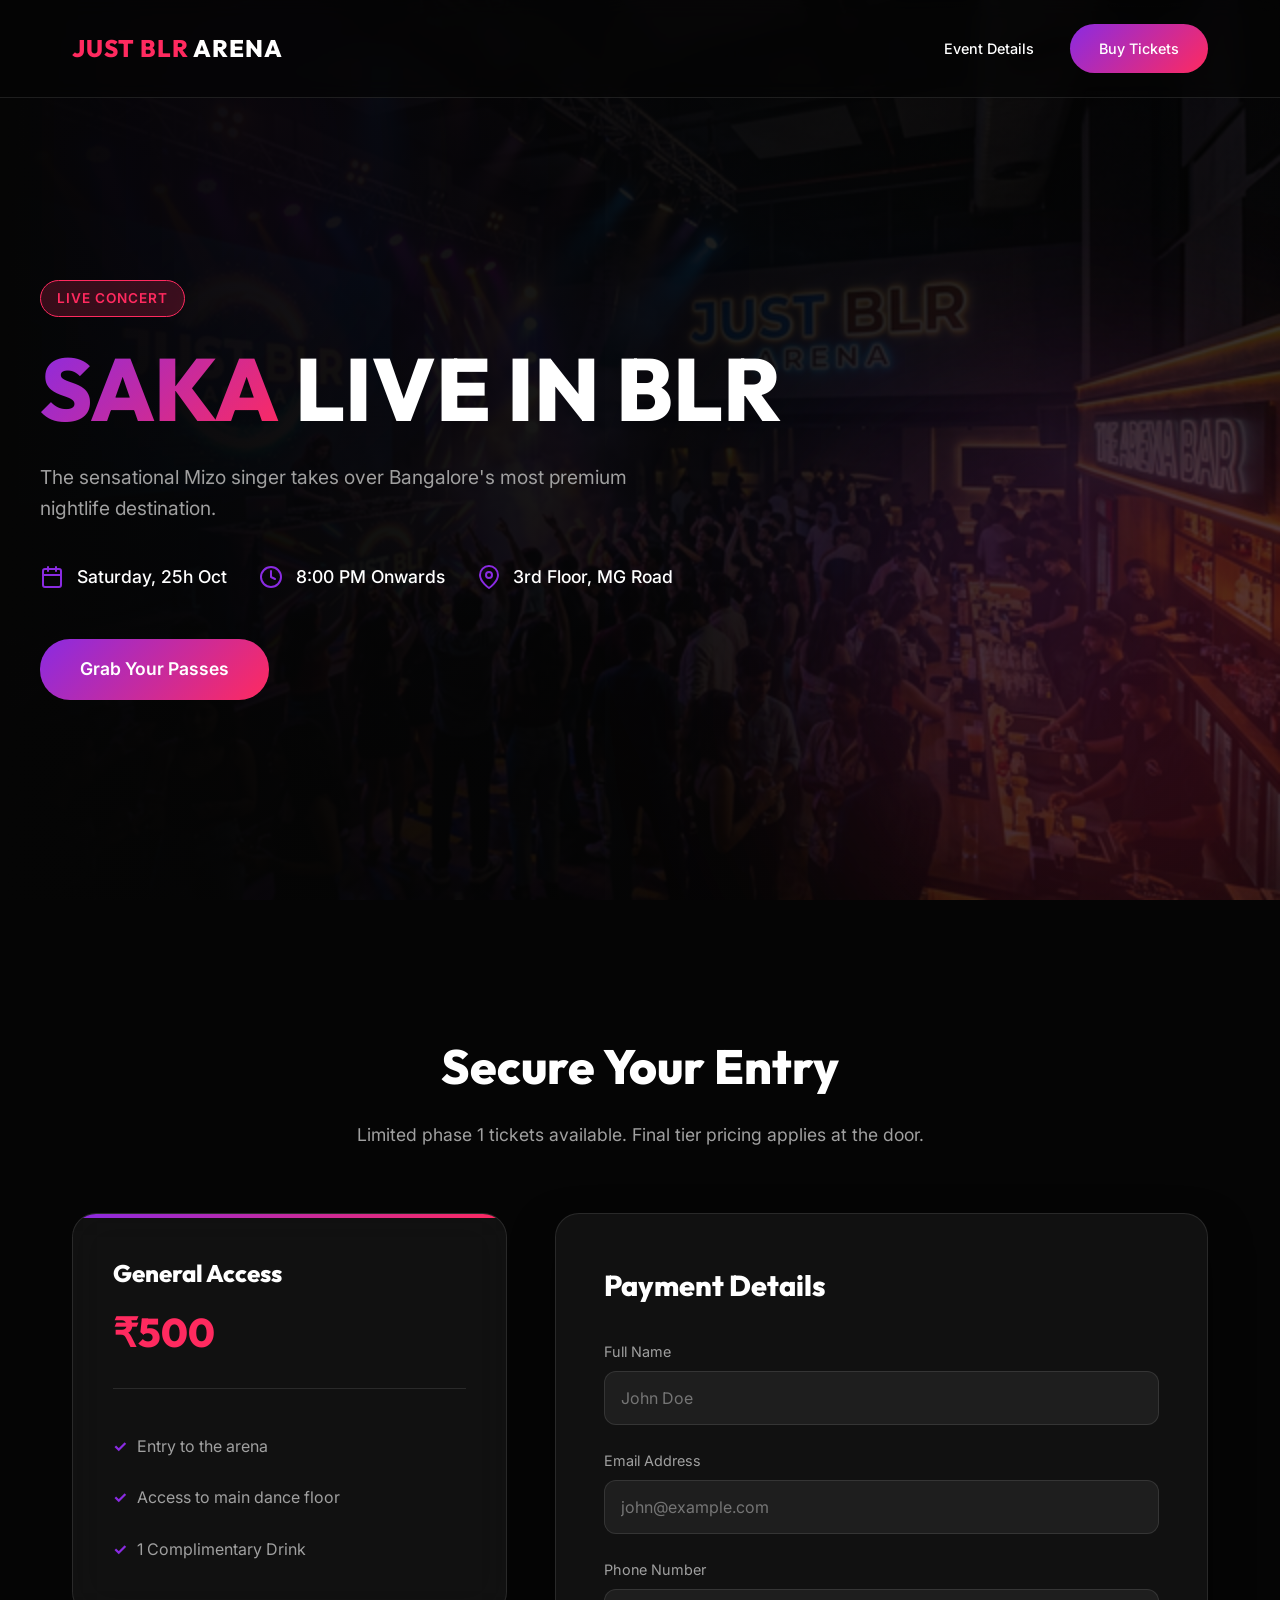
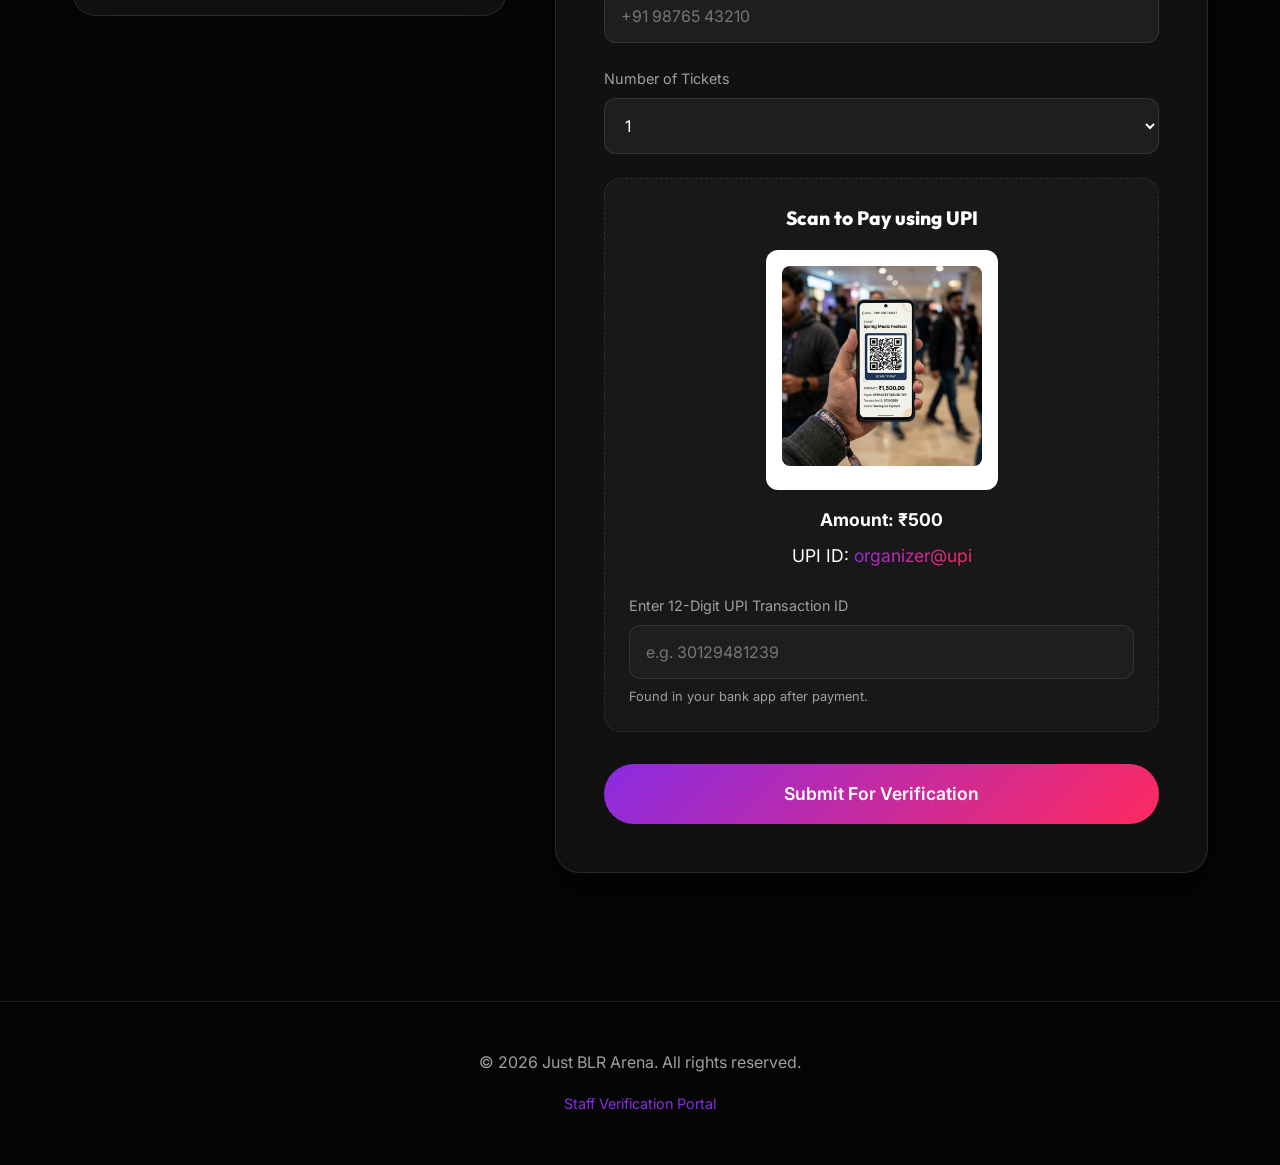
==== index.html @ 8cce9b0a "Initial commit for Saka Tickets" ====
<!DOCTYPE html>
<html lang="en">

<head>
    <meta charset="UTF-8">
    <meta name="viewport" content="width=device-width, initial-scale=1.0">
    <title>Saka Live at Just BLR Arena | Official Tickets</title>
    <meta name="description"
        content="Get your official tickets for Mizo singer Saka live in concert at Just BLR Arena, MG Road, Bangalore.">
    <!-- Google Fonts -->
    <link rel="preconnect" href="https://fonts.googleapis.com">
    <link rel="preconnect" href="https://fonts.gstatic.com" crossorigin>
    <link
        href="https://fonts.googleapis.com/css2?family=Outfit:wght@300;400;600;800&family=Inter:wght@400;500;700&display=swap"
        rel="stylesheet">
    <link rel="stylesheet" href="style.css">
</head>

<body>
    <div class="background-effects">
        <div class="glow-orb orb-1"></div>
        <div class="glow-orb orb-2"></div>
        <div class="glow-orb orb-3"></div>
    </div>

    <nav class="navbar">
        <div class="nav-content">
            <div class="logo">
                <span class="logo-highlight">JUST BLR</span> ARENA
            </div>
            <div class="nav-links">
                <a href="#event-details">Event Details</a>
                <a href="#buy-tickets" class="btn-primary">Buy Tickets</a>
            </div>
        </div>
    </nav>

    <main>
        <header class="hero">
            <div class="hero-image-container">
                <img src="images/hero.png" alt="Just BLR Arena Interior" class="hero-img">
                <div class="hero-overlay"></div>
            </div>
            <div class="hero-content">
                <div class="badge">Live Concert</div>
                <h1 class="hero-title"><span class="accent-text">SAKA</span> LIVE IN BLR</h1>
                <p class="hero-subtitle">The sensational Mizo singer takes over Bangalore's most premium nightlife
                    destination.</p>

                <div class="event-meta">
                    <div class="meta-item">
                        <svg width="24" height="24" viewBox="0 0 24 24" fill="none" stroke="currentColor"
                            stroke-width="2" stroke-linecap="round" stroke-linejoin="round">
                            <rect x="3" y="4" width="18" height="18" rx="2" ry="2"></rect>
                            <line x1="16" y1="2" x2="16" y2="6"></line>
                            <line x1="8" y1="2" x2="8" y2="6"></line>
                            <line x1="3" y1="10" x2="21" y2="10"></line>
                        </svg>
                        <span>Saturday, 25h Oct</span>
                    </div>
                    <div class="meta-item">
                        <svg width="24" height="24" viewBox="0 0 24 24" fill="none" stroke="currentColor"
                            stroke-width="2" stroke-linecap="round" stroke-linejoin="round">
                            <circle cx="12" cy="12" r="10"></circle>
                            <polyline points="12 6 12 12 16 14"></polyline>
                        </svg>
                        <span>8:00 PM Onwards</span>
                    </div>
                    <div class="meta-item">
                        <svg width="24" height="24" viewBox="0 0 24 24" fill="none" stroke="currentColor"
                            stroke-width="2" stroke-linecap="round" stroke-linejoin="round">
                            <path d="M21 10c0 7-9 13-9 13s-9-6-9-13a9 9 0 0 1 18 0z"></path>
                            <circle cx="12" cy="10" r="3"></circle>
                        </svg>
                        <span>3rd Floor, MG Road</span>
                    </div>
                </div>

                <a href="#buy-tickets" class="btn-primary hero-btn">Grab Your Passes</a>
            </div>
        </header>

        <section id="buy-tickets" class="ticket-section">
            <div class="section-header">
                <h2>Secure Your Entry</h2>
                <p>Limited phase 1 tickets available. Final tier pricing applies at the door.</p>
            </div>

            <div class="ticket-container">
                <div class="ticket-card">
                    <div class="ticket-header">
                        <h3>General Access</h3>
                        <div class="price">₹500</div>
                    </div>
                    <ul class="ticket-features">
                        <li>Entry to the arena</li>
                        <li>Access to main dance floor</li>
                        <li>1 Complimentary Drink</li>
                    </ul>
                </div>

                <div class="checkout-panel">
                    <h3>Payment Details</h3>
                    <form id="purchase-form">
                        <div class="form-group">
                            <label for="fullName">Full Name</label>
                            <input type="text" id="fullName" required placeholder="John Doe">
                        </div>
                        <div class="form-group">
                            <label for="email">Email Address</label>
                            <input type="email" id="email" required placeholder="john@example.com">
                        </div>
                        <div class="form-group">
                            <label for="phone">Phone Number</label>
                            <input type="tel" id="phone" required placeholder="+91 98765 43210">
                        </div>
                        <div class="form-group">
                            <label for="tickets">Number of Tickets</label>
                            <select id="tickets" required>
                                <option value="1">1</option>
                                <option value="2">2</option>
                                <option value="3">3</option>
                                <option value="4">4</option>
                            </select>
                        </div>

                        <div class="upi-payment-section">
                            <h4 class="upi-header">Scan to Pay using UPI</h4>
                            <div class="qr-container">
                                <img src="images/qr.png" alt="UPI QR Code" class="qr-code">
                            </div>
                            <div class="upi-details">
                                <p><strong>Amount: <span id="total-price">₹500</span></strong></p>
                                <p>UPI ID: <span class="accent-text">organizer@upi</span></p>
                            </div>
                            <div class="form-group transaction-group">
                                <label for="transactionId">Enter 12-Digit UPI Transaction ID</label>
                                <input type="text" id="transactionId" required placeholder="e.g. 30129481239"
                                    minlength="12" maxlength="12" pattern="\d{12}">
                                <small class="help-text">Found in your bank app after payment.</small>
                            </div>
                        </div>

                        <button type="submit" class="btn-primary checkout-btn" id="pay-btn">
                            Submit For Verification
                        </button>
                    </form>

                    <!-- Success State -->
                    <div id="success-state" class="hidden">
                        <div class="success-icon">
                            <svg viewBox="0 0 24 24" fill="none" stroke="currentColor" stroke-width="2">
                                <path d="M22 11.08V12a10 10 0 1 1-5.93-9.14"></path>
                                <polyline points="22 4 12 14.01 9 11.01"></polyline>
                            </svg>
                        </div>
                        <h3>Request Submitted!</h3>
                        <p>Your ticket request is pending manual verification by our staff. Once approved, you can use
                            the code below at the gate.</p>
                        <div class="ticket-code-display">
                            <span class="code-label">TICKET CODE (PENDING)</span>
                            <div class="code-value" id="generated-code">ABCD-1234</div>
                        </div>
                        <p class="tiny-text">A copy of this ticket has been saved to your dashboard.</p>
                    </div>
                </div>
            </div>
        </section>
    </main>

    <footer>
        <p>&copy; 2026 Just BLR Arena. All rights reserved.</p>
        <p class="admin-link-container"><a href="verify.html" class="admin-link">Staff Verification Portal</a></p>
    </footer>

    <script src="app.js"></script>
</body>

</html>
---- style.css ----
:root {
    --bg-color: #050505;
    --surface-dark: #111111;
    --surface-light: #1e1e1e;
    --text-primary: #ffffff;
    --text-secondary: #a0a0a0;
    --accent-primary: #8a2be2;
    --accent-secondary: #ff2a5f;
    --accent-gradient: linear-gradient(135deg, var(--accent-primary), var(--accent-secondary));
    --glass-bg: rgba(255, 255, 255, 0.05);
    --glass-border: rgba(255, 255, 255, 0.1);

    --font-heading: 'Outfit', sans-serif;
    --font-body: 'Inter', sans-serif;
}

* {
    margin: 0;
    padding: 0;
    box-sizing: border-box;
}

body {
    background-color: var(--bg-color);
    color: var(--text-primary);
    font-family: var(--font-body);
    line-height: 1.6;
    overflow-x: hidden;
}

/* Background Gradients */
.background-effects {
    position: fixed;
    top: 0;
    left: 0;
    width: 100vw;
    height: 100vh;
    z-index: -1;
    overflow: hidden;
}

.glow-orb {
    position: absolute;
    border-radius: 50%;
    filter: blur(100px);
    opacity: 0.4;
    animation: float 20s infinite ease-in-out alternate;
}

.orb-1 {
    top: -10%;
    left: -10%;
    width: 500px;
    height: 500px;
    background: var(--accent-primary);
    animation-delay: 0s;
}

.orb-2 {
    bottom: -10%;
    right: -10%;
    width: 600px;
    height: 600px;
    background: var(--accent-secondary);
    animation-delay: -5s;
}

.orb-3 {
    top: 40%;
    left: 60%;
    width: 400px;
    height: 400px;
    background: #2a3eff;
    animation-delay: -10s;
    opacity: 0.2;
}

@keyframes float {
    0% {
        transform: translate(0, 0) scale(1);
    }

    100% {
        transform: translate(50px, 50px) scale(1.1);
    }
}

/* Typography */
h1,
h2,
h3,
h4 {
    font-family: var(--font-heading);
    font-weight: 800;
}

.accent-text {
    background: var(--accent-gradient);
    -webkit-background-clip: text;
    -webkit-text-fill-color: transparent;
    display: inline-block;
}

/* Navbar */
.navbar {
    position: fixed;
    top: 0;
    width: 100%;
    padding: 1.5rem 0;
    z-index: 100;
    background: rgba(5, 5, 5, 0.7);
    backdrop-filter: blur(10px);
    border-bottom: 1px solid var(--glass-border);
}

.nav-content {
    max-width: 1200px;
    margin: 0 auto;
    padding: 0 2rem;
    display: flex;
    justify-content: space-between;
    align-items: center;
}

.logo {
    font-family: var(--font-heading);
    font-size: 1.5rem;
    font-weight: 800;
    letter-spacing: 1px;
}

.logo-highlight {
    color: var(--accent-secondary);
}

.nav-links a {
    color: var(--text-primary);
    text-decoration: none;
    margin-left: 2rem;
    font-size: 0.9rem;
    font-weight: 500;
    transition: color 0.3s;
}

.nav-links a:hover {
    color: var(--accent-secondary);
}

/* Buttons */
.btn-primary {
    background: var(--accent-gradient);
    color: white;
    padding: 0.8rem 1.8rem;
    border-radius: 30px;
    text-decoration: none;
    font-weight: 600;
    border: none;
    cursor: pointer;
    transition: transform 0.3s, box-shadow 0.3s;
    display: inline-block;
    font-family: var(--font-body);
}

.btn-primary:hover {
    transform: translateY(-2px);
    box-shadow: 0 10px 20px rgba(255, 42, 95, 0.3);
    color: white;
}

/* Hero Section */
.hero {
    min-height: 100vh;
    display: flex;
    align-items: center;
    position: relative;
    padding: 0 2rem;
    padding-top: 80px;
}

.hero-image-container {
    position: absolute;
    top: 0;
    left: 0;
    width: 100%;
    height: 100%;
    z-index: -1;
}

.hero-img {
    width: 100%;
    height: 100%;
    object-fit: cover;
    opacity: 0.3;
}

.hero-overlay {
    position: absolute;
    top: 0;
    left: 0;
    width: 100%;
    height: 100%;
    background: linear-gradient(to right, #050505 0%, rgba(5, 5, 5, 0.4) 100%);
}

.hero-content {
    max-width: 1200px;
    margin: 0 auto;
    width: 100%;
    position: relative;
    z-index: 10;
}

.badge {
    display: inline-block;
    padding: 0.4rem 1rem;
    background: rgba(255, 42, 95, 0.2);
    border: 1px solid var(--accent-secondary);
    border-radius: 20px;
    color: var(--accent-secondary);
    font-size: 0.85rem;
    font-weight: 600;
    text-transform: uppercase;
    letter-spacing: 1px;
    margin-bottom: 1.5rem;
}

.hero-title {
    font-size: 5.5rem;
    line-height: 1.1;
    margin-bottom: 1.5rem;
    text-transform: uppercase;
}

.hero-subtitle {
    font-size: 1.2rem;
    color: var(--text-secondary);
    max-width: 600px;
    margin-bottom: 2.5rem;
}

.event-meta {
    display: flex;
    gap: 2rem;
    margin-bottom: 3rem;
}

.meta-item {
    display: flex;
    align-items: center;
    gap: 0.8rem;
    font-size: 1.1rem;
    font-weight: 500;
}

.meta-item svg {
    color: var(--accent-primary);
}

.hero-btn {
    font-size: 1.1rem;
    padding: 1rem 2.5rem;
}

/* Ticket Section */
.ticket-section {
    max-width: 1200px;
    margin: 0 auto;
    padding: 8rem 2rem;
}

.section-header {
    text-align: center;
    margin-bottom: 4rem;
}

.section-header h2 {
    font-size: 3rem;
    margin-bottom: 1rem;
}

.section-header p {
    color: var(--text-secondary);
    font-size: 1.1rem;
}

.ticket-container {
    display: grid;
    grid-template-columns: 1fr 1.5fr;
    gap: 3rem;
    align-items: start;
}

.ticket-card {
    background: var(--glass-bg);
    border: 1px solid var(--glass-border);
    border-radius: 24px;
    padding: 2.5rem;
    position: relative;
    overflow: hidden;
    backdrop-filter: blur(20px);
}

.ticket-card::before {
    content: '';
    position: absolute;
    top: 0;
    left: 0;
    width: 100%;
    height: 4px;
    background: var(--accent-gradient);
}

.ticket-header {
    margin-bottom: 2rem;
    border-bottom: 1px solid var(--glass-border);
    padding-bottom: 1.5rem;
}

.ticket-header h3 {
    font-size: 1.5rem;
    margin-bottom: 0.5rem;
}

.price {
    font-size: 2.5rem;
    font-weight: 800;
    font-family: var(--font-heading);
    color: var(--accent-secondary);
}

.ticket-features {
    list-style: none;
}

.ticket-features li {
    padding: 0.8rem 0;
    color: var(--text-secondary);
    display: flex;
    align-items: center;
    gap: 10px;
}

.ticket-features li::before {
    content: '✓';
    color: var(--accent-primary);
    font-weight: bold;
}

/* Checkout Panel */
.checkout-panel {
    background: var(--surface-dark);
    border: 1px solid var(--glass-border);
    border-radius: 24px;
    padding: 3rem;
    box-shadow: 0 20px 40px rgba(0, 0, 0, 0.5);
}

.checkout-panel h3 {
    font-size: 1.8rem;
    margin-bottom: 2rem;
}

.form-group {
    margin-bottom: 1.5rem;
}

.form-group label {
    display: block;
    margin-bottom: 0.5rem;
    color: var(--text-secondary);
    font-size: 0.9rem;
}

.form-group input,
.form-group select {
    width: 100%;
    padding: 1rem;
    background: var(--surface-light);
    border: 1px solid var(--glass-border);
    border-radius: 12px;
    color: white;
    font-family: var(--font-body);
    font-size: 1rem;
    transition: border-color 0.3s;
}

.form-group input:focus,
.form-group select:focus {
    outline: none;
    border-color: var(--accent-primary);
}

.upi-payment-section {
    background: rgba(255, 255, 255, 0.03);
    border: 1px dashed var(--glass-border);
    border-radius: 16px;
    padding: 1.5rem;
    margin-bottom: 2rem;
    text-align: center;
}

.upi-header {
    font-size: 1.2rem;
    color: var(--text-primary);
    margin-bottom: 1rem;
    font-family: var(--font-heading);
}

.qr-container {
    background: white;
    padding: 1rem;
    border-radius: 12px;
    display: inline-block;
    margin-bottom: 1rem;
}

.qr-code {
    width: 200px;
    height: 200px;
    object-fit: cover;
    border-radius: 8px;
}

.upi-details {
    font-size: 1.1rem;
    margin-bottom: 1.5rem;
}

.upi-details p {
    margin-bottom: 0.5rem;
}

.transaction-group {
    text-align: left;
    margin-bottom: 0 !important;
}

.help-text {
    display: block;
    margin-top: 0.5rem;
    color: var(--text-secondary);
    font-size: 0.8rem;
}

.checkout-btn {
    width: 100%;
    padding: 1.2rem;
    font-size: 1.1rem;
    justify-content: center;
}

/* Success State */
.hidden {
    display: none !important;
}

#success-state {
    text-align: center;
    padding: 2rem 0;
}

.success-icon {
    width: 80px;
    height: 80px;
    background: rgba(46, 213, 115, 0.1);
    color: #2ed573;
    border-radius: 50%;
    display: flex;
    align-items: center;
    justify-content: center;
    margin: 0 auto 1.5rem;
}

.success-icon svg {
    width: 40px;
    height: 40px;
}

#success-state h3 {
    font-size: 2rem;
    margin-bottom: 1rem;
    color: #2ed573;
}

#success-state p {
    color: var(--text-secondary);
    margin-bottom: 2rem;
}

.ticket-code-display {
    background: rgba(255, 255, 255, 0.05);
    border: 1px dashed var(--accent-secondary);
    padding: 2rem;
    border-radius: 16px;
    margin-bottom: 1rem;
}

.code-label {
    display: block;
    font-size: 0.8rem;
    color: var(--text-secondary);
    letter-spacing: 2px;
    margin-bottom: 0.5rem;
}

.code-value {
    font-size: 2.5rem;
    font-family: monospace;
    font-weight: bold;
    color: white;
    letter-spacing: 4px;
}

.tiny-text {
    font-size: 0.8rem !important;
    color: #666 !important;
}

/* Footer */
footer {
    text-align: center;
    padding: 3rem 2rem;
    border-top: 1px solid var(--glass-border);
    color: var(--text-secondary);
}

.admin-link-container {
    margin-top: 1rem;
}

.admin-link {
    color: var(--accent-primary);
    text-decoration: none;
    font-size: 0.9rem;
    transition: opacity 0.2s;
}

.admin-link:hover {
    opacity: 0.8;
}

/* Responsive */
@media (max-width: 900px) {
    .ticket-container {
        grid-template-columns: 1fr;
    }

    .hero-title {
        font-size: 4rem;
    }

    .event-meta {
        flex-direction: column;
        gap: 1rem;
    }
}

@media (max-width: 600px) {
    .hero-title {
        font-size: 3rem;
    }
}
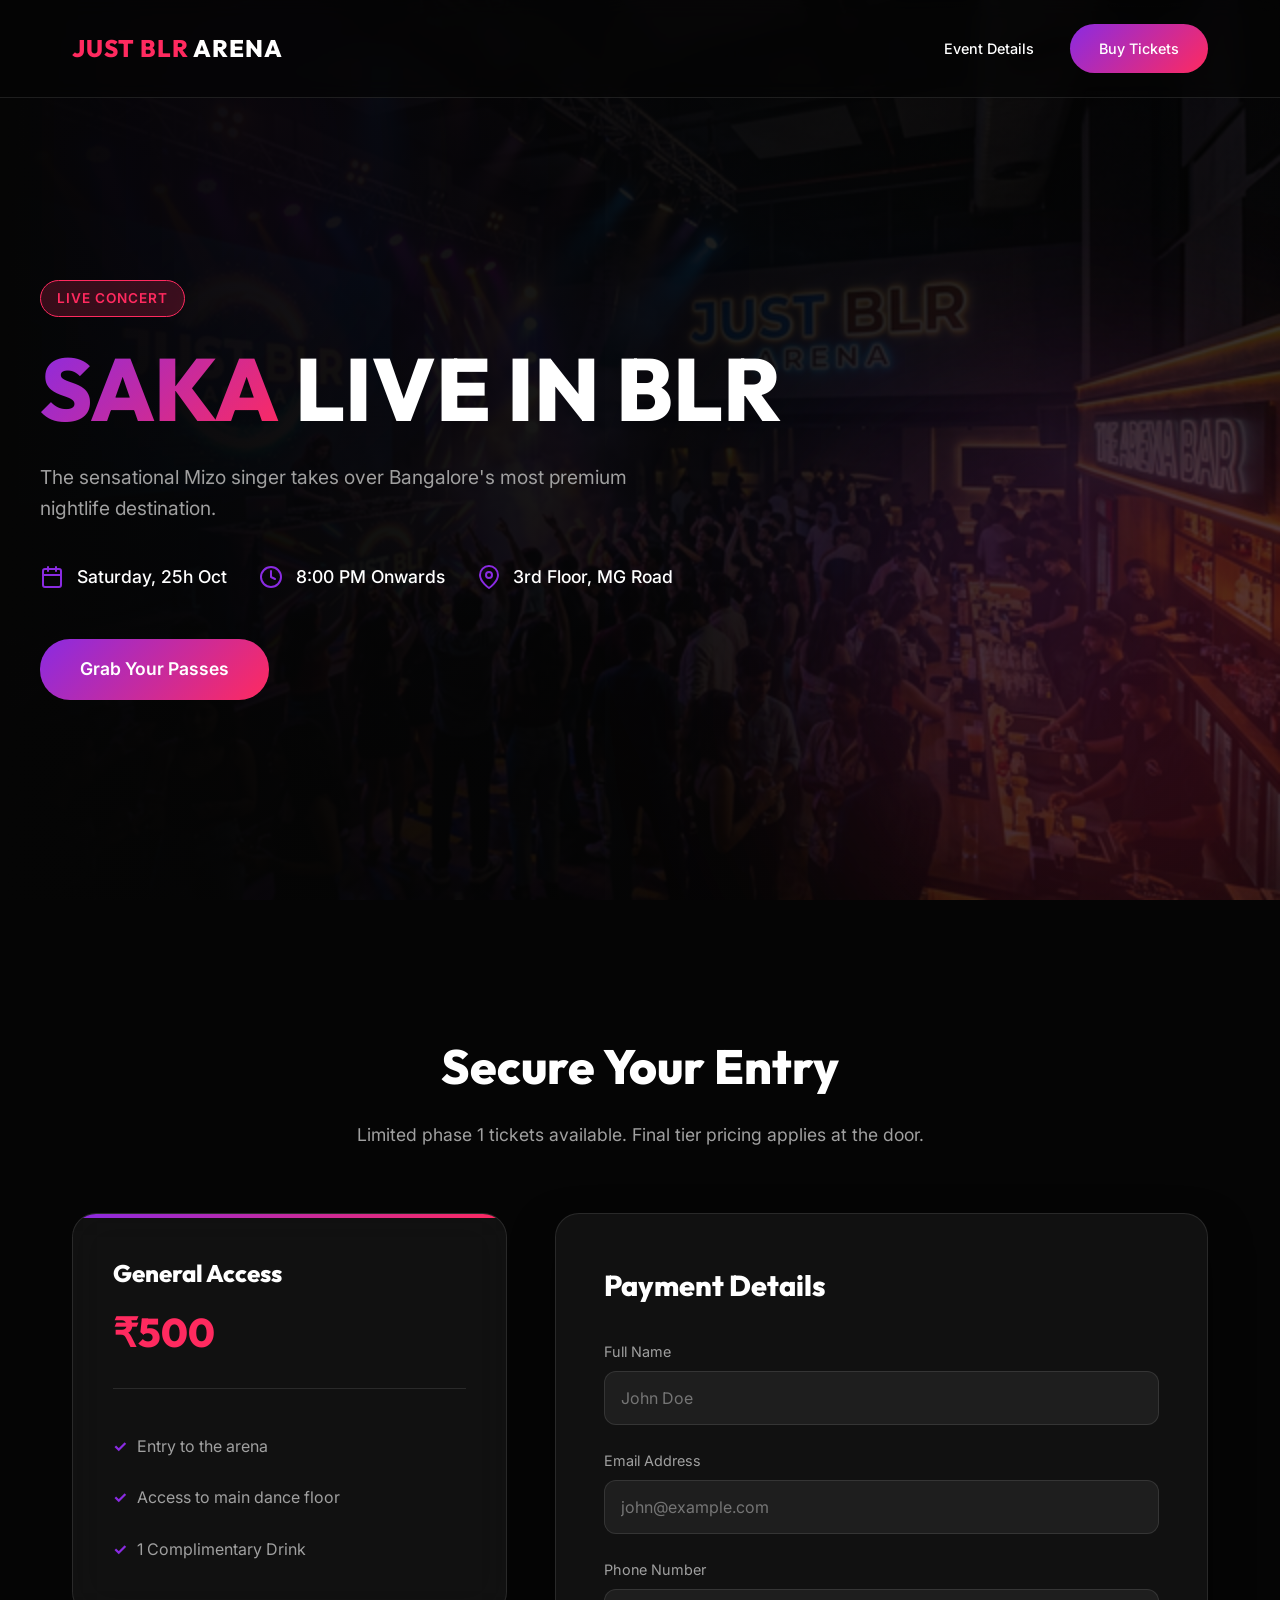
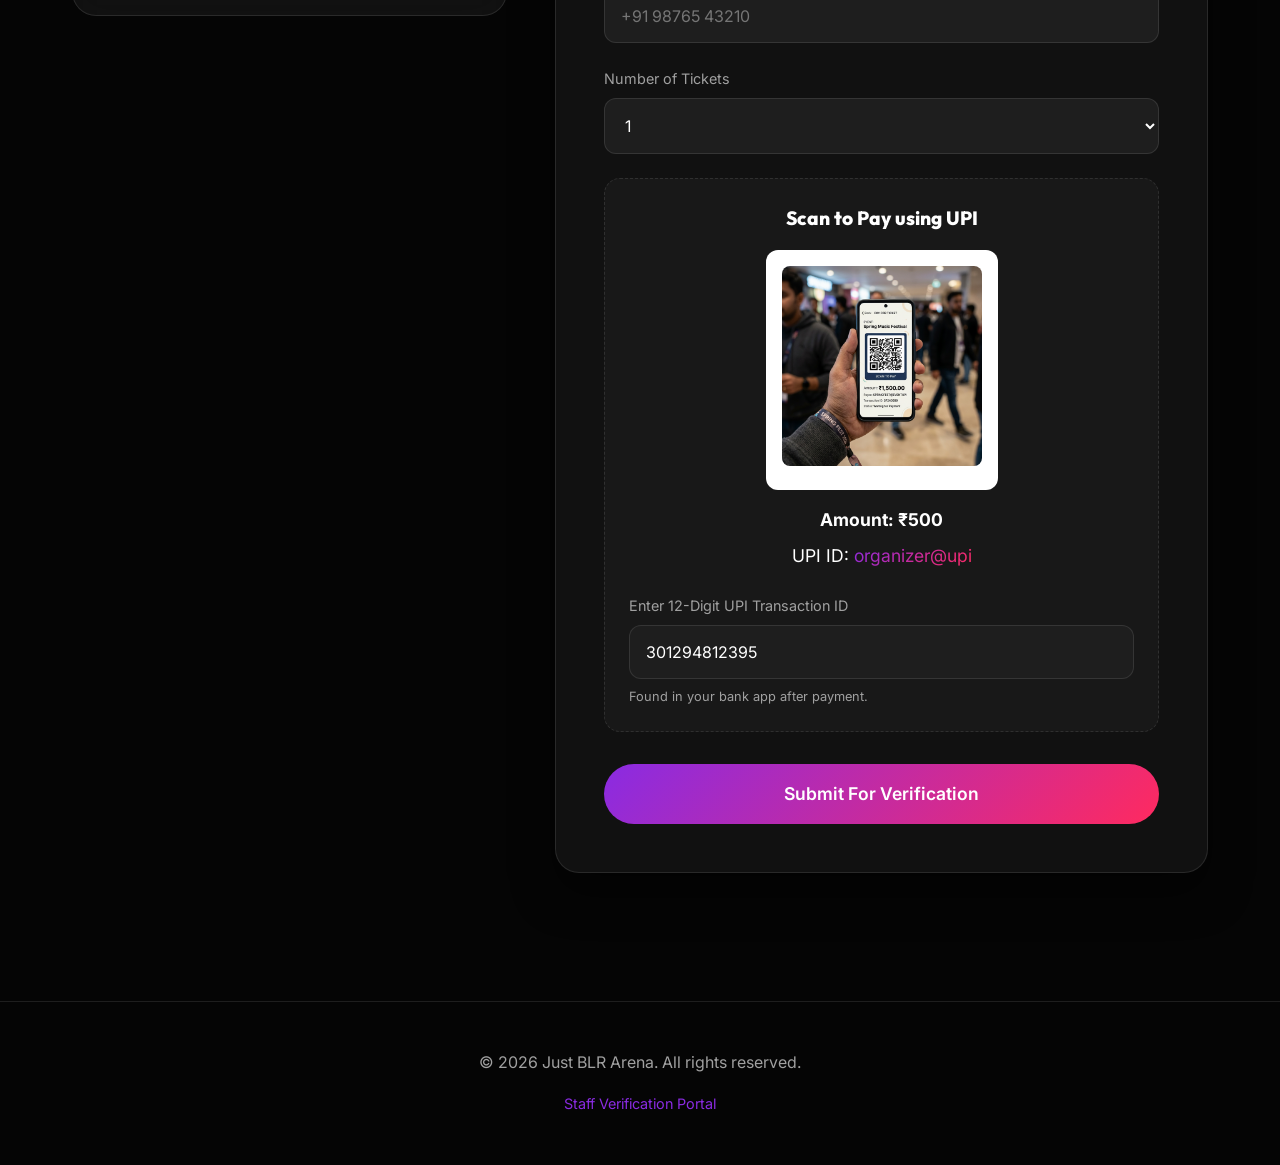
==== commit 449e86d6: "prefill transaction ID for demo" ====
--- a/index.html
+++ b/index.html
@@ -135,8 +135,8 @@
                             </div>
                             <div class="form-group transaction-group">
                                 <label for="transactionId">Enter 12-Digit UPI Transaction ID</label>
-                                <input type="text" id="transactionId" required placeholder="e.g. 30129481239"
-                                    minlength="12" maxlength="12" pattern="\d{12}">
+                                <input type="text" id="transactionId" required value="301294812395"
+                                    placeholder="e.g. 301294812395" minlength="12" maxlength="12" pattern="\d{12}">
                                 <small class="help-text">Found in your bank app after payment.</small>
                             </div>
                         </div>
